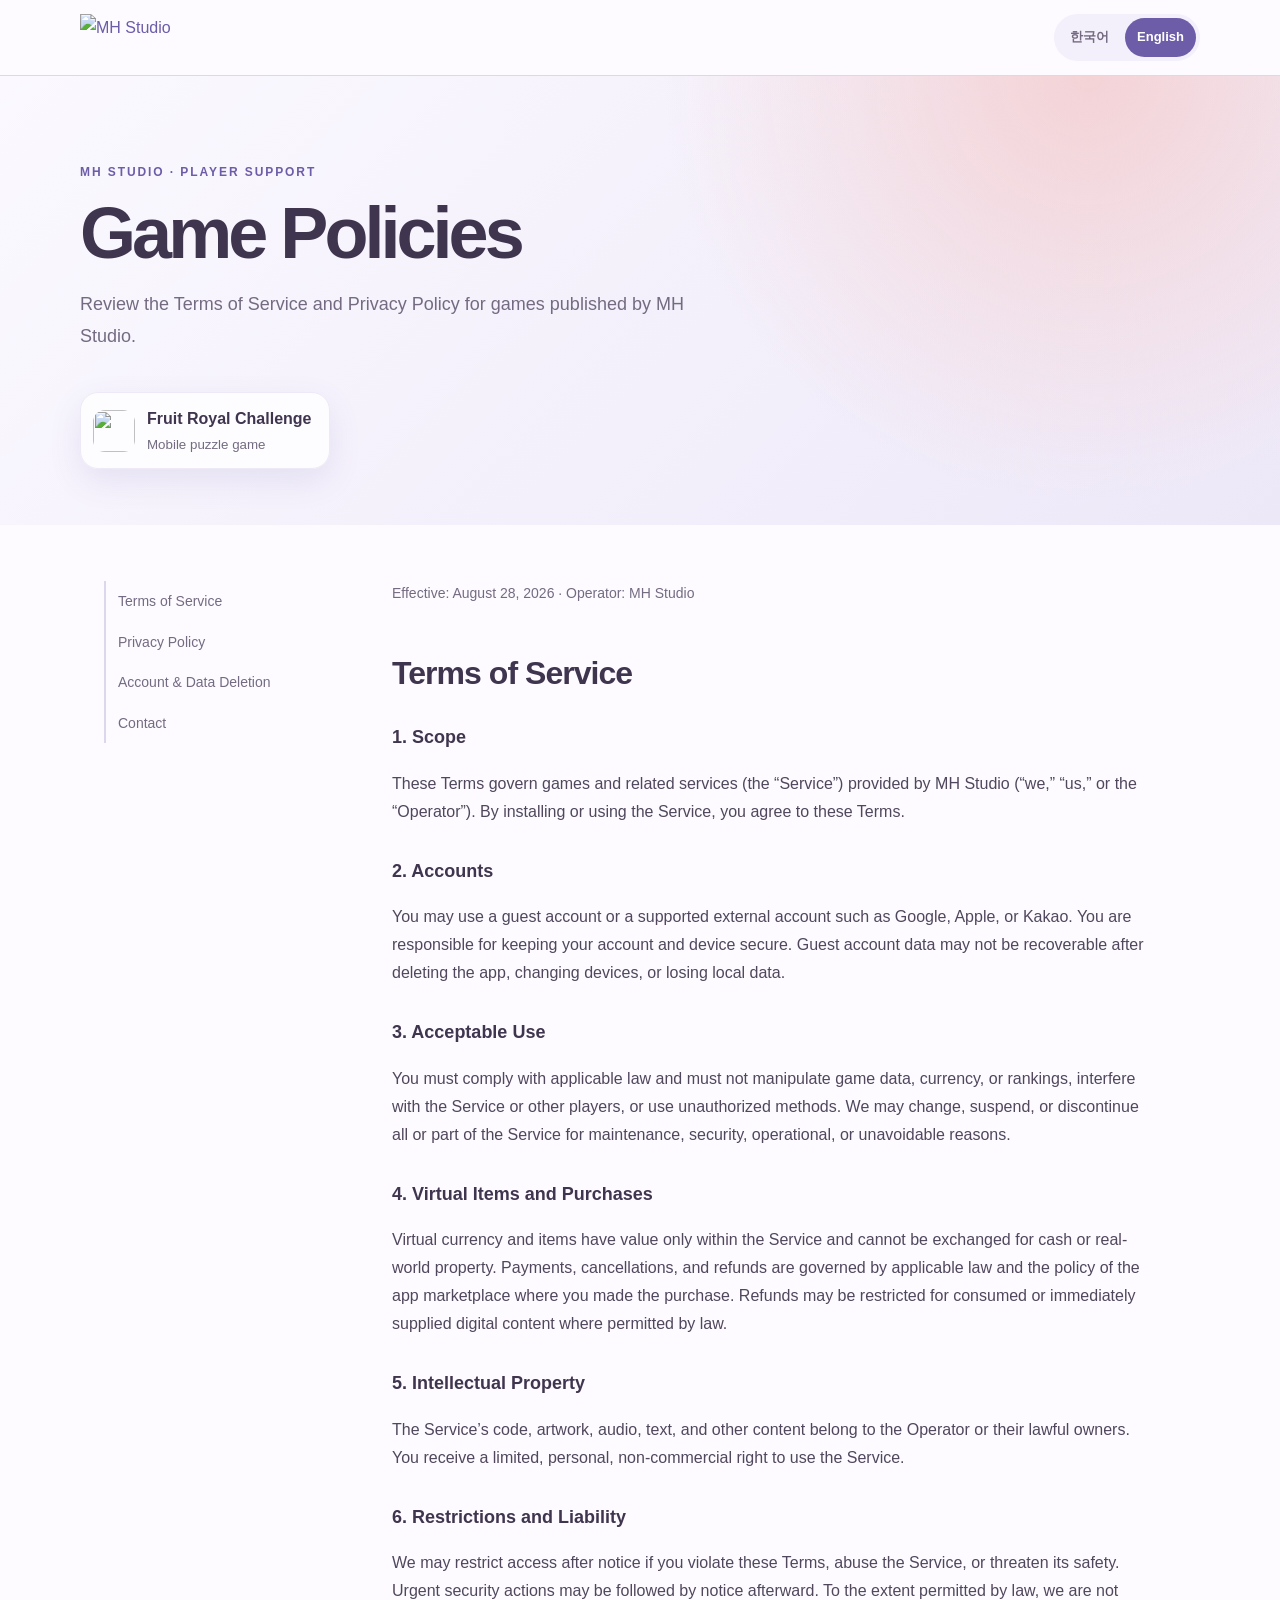
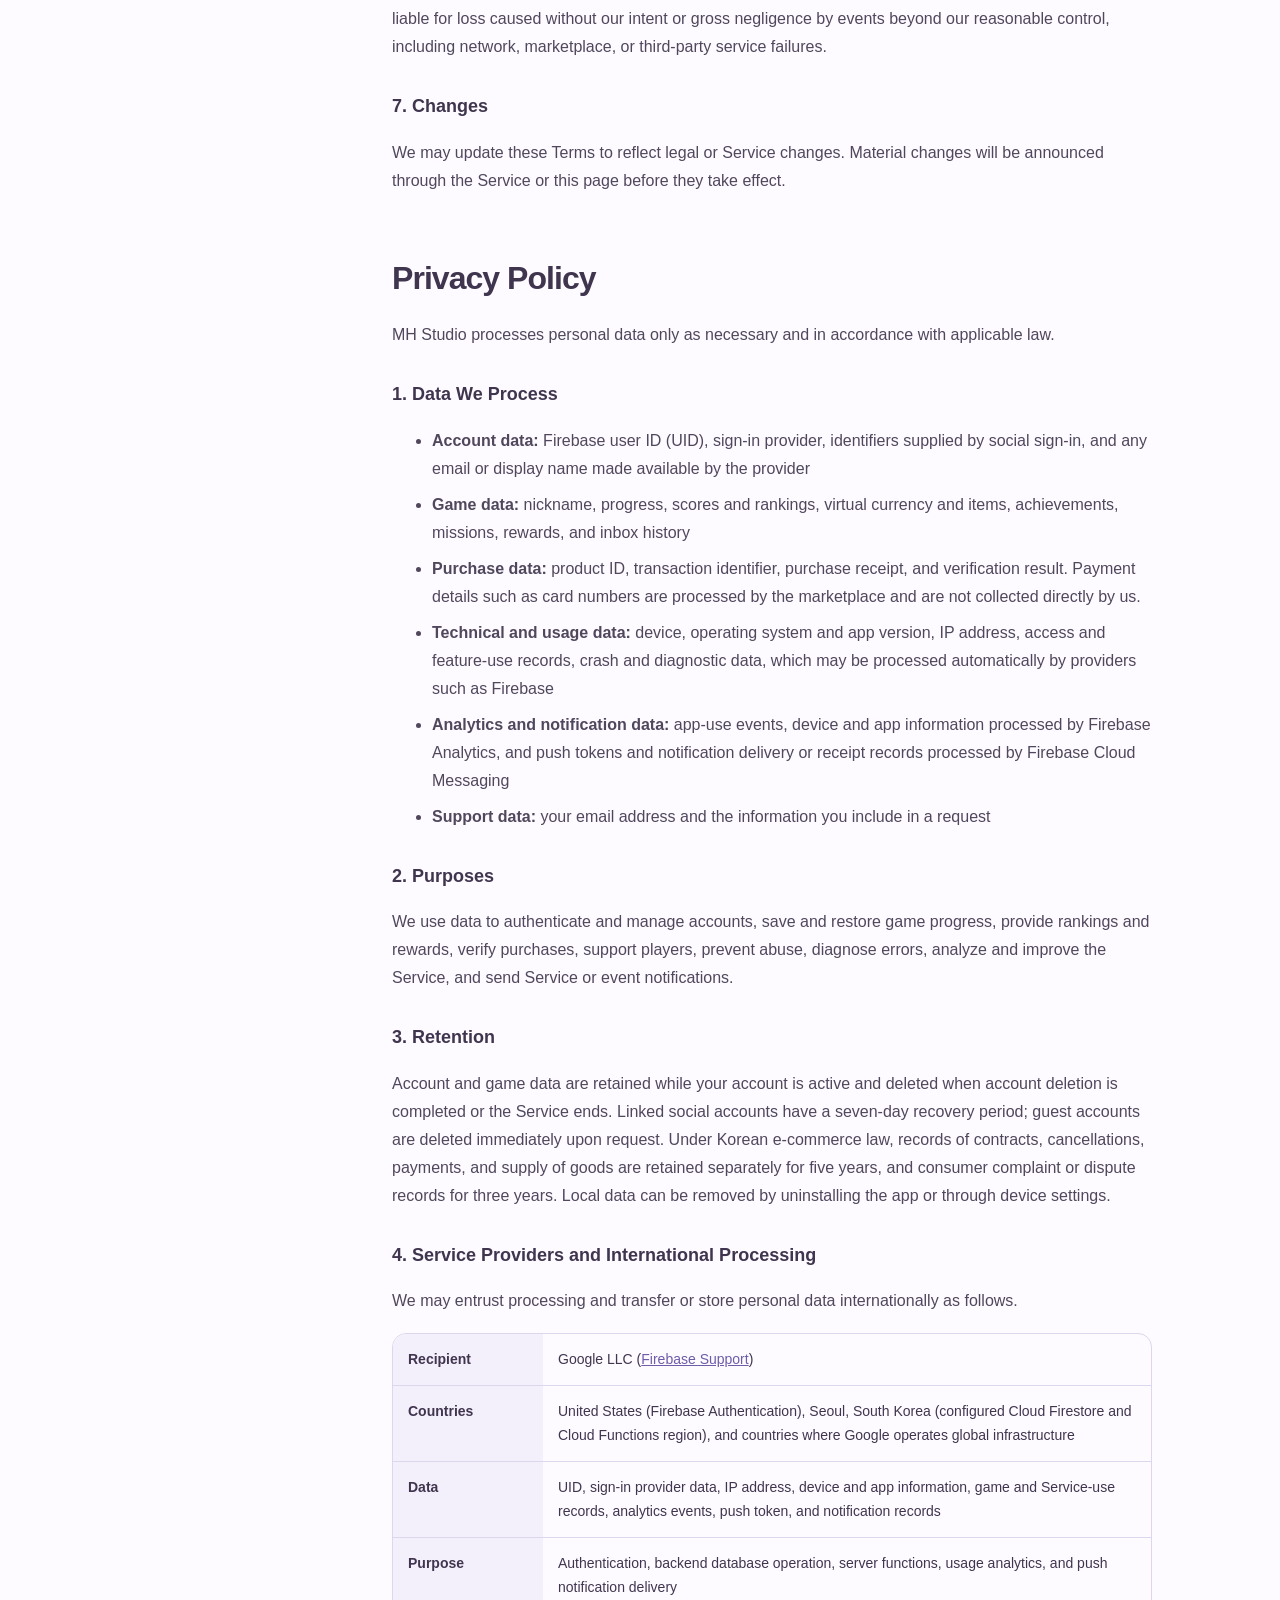
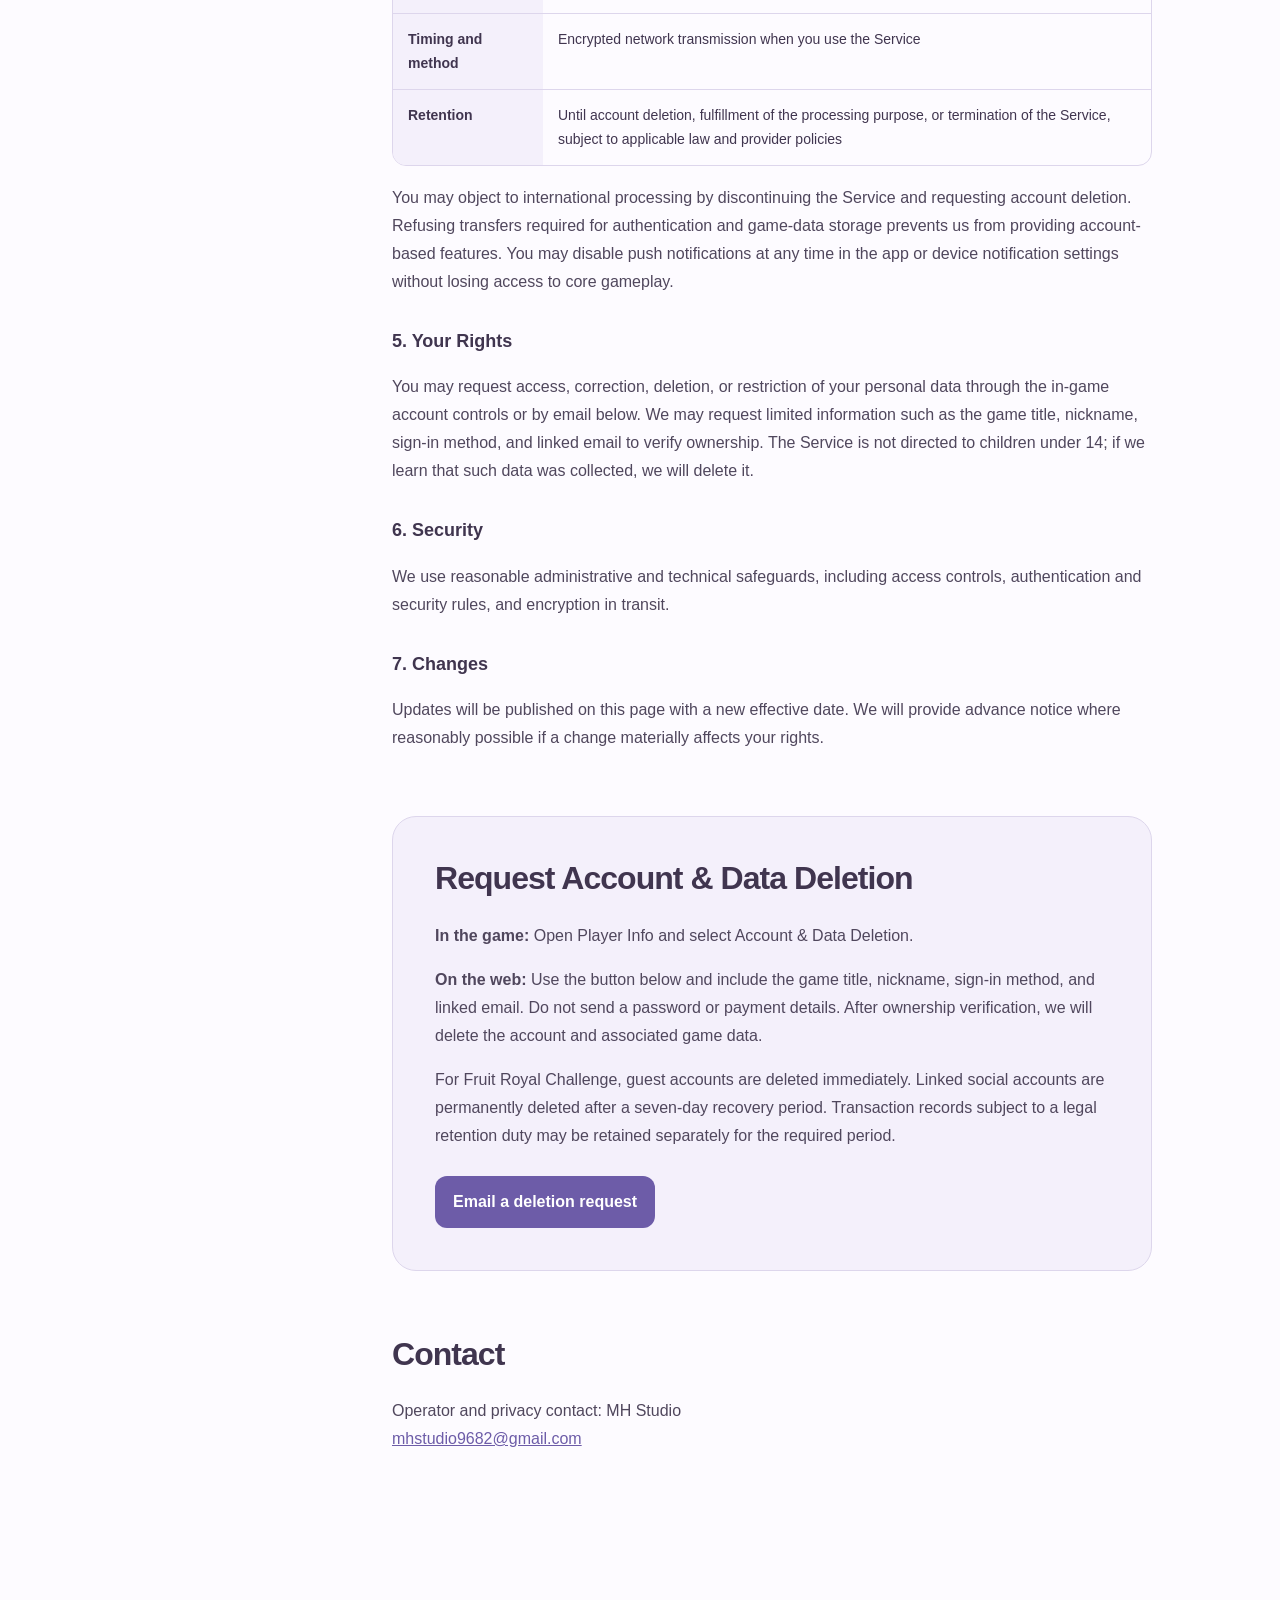
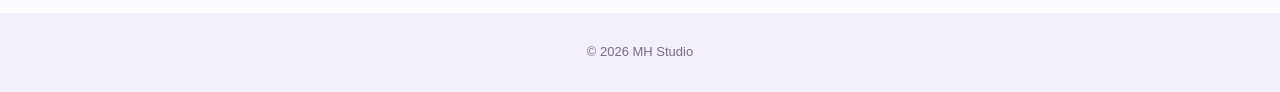
==== privacy-policy.html @ a9fafc07 "Update studio contact email" ====
<!doctype html>
<html lang="ko">
<head>
  <meta charset="utf-8">
  <meta name="viewport" content="width=device-width, initial-scale=1">
  <meta name="description" content="MH Studio 게임의 이용약관, 개인정보 처리방침 및 계정 삭제 안내">
  <title>MH Studio | Legal & Privacy</title>
  <link rel="stylesheet" href="style.css">
  <script src="app.js" defer></script>
</head>
<body>
  <header class="site-header">
    <a class="brand" href="index.html" aria-label="MH Studio 홈">
      <picture>
        <source media="(max-width: 760px)" srcset="Stoke_CI_1024.png">
        <img src="Stoke_CI_1920x600.png" alt="MH Studio">
      </picture>
    </a>
    <nav aria-label="Language">
      <button type="button" data-lang="ko" aria-pressed="true">한국어</button>
      <button type="button" data-lang="en" aria-pressed="false">English</button>
    </nav>
  </header>

  <main id="top">
    <section class="hero">
      <p class="eyebrow">MH STUDIO · PLAYER SUPPORT</p>
      <div lang="ko" data-copy="ko">
        <h1>게임 정책 안내</h1>
        <p>MH Studio가 제공하는 게임의 이용약관과 개인정보 처리 기준을 확인하세요.</p>
      </div>
      <div lang="en" data-copy="en" hidden>
        <h1>Game Policies</h1>
        <p>Review the Terms of Service and Privacy Policy for games published by MH Studio.</p>
      </div>
      <div class="game-card">
        <img class="game-mark" src="frc_icon.png" alt="">
        <div>
          <strong>Fruit Royal Challenge</strong>
          <small>Mobile puzzle game</small>
        </div>
      </div>
    </section>

    <div class="layout">
      <aside>
        <div lang="ko" data-copy="ko">
          <a href="#terms-ko">이용약관</a>
          <a href="#privacy-ko">개인정보 처리방침</a>
          <a href="#deletion-ko">계정·데이터 삭제</a>
          <a href="#contact-ko">문의</a>
        </div>
        <div lang="en" data-copy="en" hidden>
          <a href="#terms-en">Terms of Service</a>
          <a href="#privacy-en">Privacy Policy</a>
          <a href="#deletion-en">Account & Data Deletion</a>
          <a href="#contact-en">Contact</a>
        </div>
      </aside>

      <article lang="ko" data-copy="ko">
        <p class="updated">시행일: 2026년 8월 28일 · 운영자: MH Studio</p>

        <section id="terms-ko">
          <h2>이용약관</h2>
          <h3>1. 목적과 적용</h3>
          <p>본 약관은 MH Studio(이하 “운영자”)가 제공하는 게임과 관련 서비스(이하 “서비스”)의 이용 조건을 정합니다. 이용자는 서비스를 설치하거나 이용함으로써 본 약관에 동의합니다.</p>
          <h3>2. 계정</h3>
          <p>서비스는 게스트 계정 또는 지원되는 외부 계정(Google, Apple, Kakao 등)을 이용할 수 있습니다. 이용자는 자신의 계정과 기기를 안전하게 관리해야 합니다. 게스트 계정은 앱 삭제, 기기 변경 또는 로컬 데이터 손상 시 복구되지 않을 수 있습니다.</p>
          <h3>3. 서비스 이용</h3>
          <p>이용자는 법령과 본 약관을 준수해야 하며, 비정상적인 방법으로 게임 데이터·재화·순위를 조작하거나 서비스와 다른 이용자를 방해해서는 안 됩니다. 운영자는 보안, 점검, 운영 또는 불가피한 사유로 서비스의 전부 또는 일부를 변경하거나 중단할 수 있습니다.</p>
          <h3>4. 가상 재화와 유료 상품</h3>
          <p>게임 내 가상 재화와 아이템은 서비스 안에서만 사용할 수 있으며 현금이나 현실의 재산으로 교환할 수 없습니다. 유료 상품의 결제, 청약 철회 및 환불은 구매한 앱 마켓의 정책과 관련 법령을 따릅니다. 법령상 허용되는 경우를 제외하고 이미 사용했거나 즉시 효력이 발생한 디지털 콘텐츠는 환불이 제한될 수 있습니다.</p>
          <h3>5. 지식재산권</h3>
          <p>서비스의 코드, 이미지, 음악, 문구 및 기타 콘텐츠에 관한 권리는 운영자 또는 정당한 권리자에게 있습니다. 이용자는 개인적이고 비상업적인 범위에서만 서비스를 이용할 수 있습니다.</p>
          <h3>6. 이용 제한과 책임</h3>
          <p>운영자는 약관 위반, 부정 이용 또는 서비스 안전을 해치는 행위가 확인되면 사전 통지 후 이용을 제한할 수 있습니다. 긴급한 보안 대응 등 사전 통지가 어려운 경우에는 사후 통지할 수 있습니다. 운영자는 고의 또는 중대한 과실이 없는 한 천재지변, 통신 장애, 앱 마켓이나 외부 서비스 장애로 발생한 손해에 책임을 지지 않습니다.</p>
          <h3>7. 약관 변경</h3>
          <p>운영자는 법령이나 서비스 변경에 따라 본 약관을 수정할 수 있으며, 중요한 변경은 적용 전에 서비스 또는 본 페이지에서 안내합니다.</p>
        </section>

        <section id="privacy-ko">
          <h2>개인정보 처리방침</h2>
          <p>MH Studio는 필요한 범위에서만 개인정보를 처리하며 관련 법령을 준수합니다.</p>
          <h3>1. 처리하는 정보</h3>
          <ul>
            <li><strong>계정 정보:</strong> Firebase 사용자 식별자(UID), 로그인 제공자, 소셜 로그인에서 제공되는 식별 정보 및 선택적으로 제공되는 이메일·표시 이름</li>
            <li><strong>게임 정보:</strong> 닉네임, 진행도, 점수와 순위, 재화·아이템, 업적·미션·보상·우편 기록</li>
            <li><strong>결제 정보:</strong> 상품 ID, 거래 식별자, 구매 영수증 및 검증 결과. 카드번호 등 결제수단 정보는 앱 마켓이 처리하며 운영자가 직접 수집하지 않습니다.</li>
            <li><strong>기술·이용 정보:</strong> 기기·운영체제·앱 버전, IP 주소, 접속 및 기능 이용 기록, 오류·진단 정보. Firebase 등 서비스 제공자가 자동으로 처리할 수 있습니다.</li>
            <li><strong>분석·알림 정보:</strong> Firebase Analytics의 앱 이용 이벤트·기기 및 앱 정보와 Firebase Cloud Messaging의 푸시 토큰·알림 발송 및 수신 기록</li>
            <li><strong>문의 정보:</strong> 이메일 주소와 이용자가 문의에 포함한 내용</li>
          </ul>
          <h3>2. 이용 목적</h3>
          <p>로그인과 계정 관리, 게임 저장·복원, 순위와 보상 제공, 결제 검증, 고객지원, 부정 이용 방지, 오류 해결, 서비스 이용 분석과 품질 개선, 서비스 및 이벤트 알림 발송을 위해 이용합니다.</p>
          <h3>3. 보유 기간</h3>
          <p>계정 및 게임 데이터는 서비스 이용 중 보관하고 탈퇴 완료 또는 서비스 종료 시 삭제합니다. 소셜 연동 계정은 탈퇴 신청 후 7일간 복구 유예 기간을 거쳐 삭제되며, 게스트 계정은 요청 시 즉시 삭제됩니다. 다만 전자상거래 등에서의 소비자보호에 관한 법률에 따라 계약·청약철회 및 대금결제·재화 공급 기록은 5년, 소비자 불만 또는 분쟁 처리 기록은 3년간 분리 보관한 뒤 삭제합니다. 기기에 저장된 로컬 데이터는 앱 삭제 또는 기기 설정을 통해 제거할 수 있습니다.</p>
          <h3>4. 처리 위탁 및 국외 처리</h3>
          <p>서비스 제공을 위해 다음과 같이 개인정보 처리 업무를 위탁하고 개인정보를 국외로 이전·보관할 수 있습니다.</p>
          <div class="table-wrap"><table>
            <tbody>
              <tr><th>이전받는 자</th><td>Google LLC (<a href="https://firebase.google.com/support" target="_blank" rel="noreferrer">Firebase 고객지원</a>)</td></tr>
              <tr><th>이전 국가</th><td>미국(Firebase Authentication), 대한민국 서울(Cloud Firestore·Cloud Functions 설정 리전) 및 Google 글로벌 인프라 운영 국가</td></tr>
              <tr><th>이전 항목</th><td>UID, 로그인 제공 정보, IP 주소, 기기·앱 정보, 게임 및 서비스 이용 기록, 분석 이벤트, 푸시 토큰과 알림 기록</td></tr>
              <tr><th>목적</th><td>사용자 인증, 백엔드 데이터베이스 운영, 서버 기능 제공, 이용 분석 및 푸시 알림 발송</td></tr>
              <tr><th>시기·방법</th><td>서비스 이용 시 암호화된 네트워크를 통한 전송</td></tr>
              <tr><th>보유·이용 기간</th><td>회원 탈퇴, 처리 목적 달성 또는 서비스 종료 시까지. 단, 법령이나 서비스 제공자의 정책에 따른 기간이 적용될 수 있습니다.</td></tr>
            </tbody>
          </table></div>
          <p>국외 이전을 원하지 않는 경우 서비스 이용을 중단하고 계정 삭제를 요청할 수 있습니다. 인증과 게임 데이터 저장에 필요한 이전을 거부하면 계정 기반 서비스를 제공할 수 없습니다. 푸시 알림은 앱 또는 기기 알림 설정에서 언제든지 거부할 수 있으며, 거부해도 핵심 게임 기능은 이용할 수 있습니다.</p>
          <h3>5. 이용자의 권리</h3>
          <p>이용자는 자신의 개인정보 열람·정정·삭제·처리정지를 요청할 수 있습니다. 앱의 계정 관리 기능 또는 아래 이메일을 이용해 요청할 수 있으며, 본인 확인이 필요한 경우 게임명, 닉네임, 로그인 방식과 연동 이메일 등 최소한의 정보를 요청할 수 있습니다. 만 14세 미만 아동을 대상으로 서비스를 제공하지 않으며, 해당 정보가 확인되면 삭제합니다.</p>
          <h3>6. 보호 조치</h3>
          <p>접근 권한 제한, 인증 및 보안 규칙, 전송 구간 암호화 등 합리적인 기술적·관리적 조치를 적용합니다.</p>
          <h3>7. 방침 변경</h3>
          <p>본 방침이 변경되면 시행일과 변경 내용을 본 페이지에 공개합니다. 이용자의 권리에 중대한 영향을 주는 변경은 가능한 범위에서 사전에 알립니다.</p>
        </section>

        <section id="deletion-ko" class="callout">
          <h2>계정·데이터 삭제 요청</h2>
          <p><strong>게임 내:</strong> 플레이어 정보 → 계정 탈퇴 및 데이터 삭제를 선택하세요.</p>
          <p><strong>웹 요청:</strong> 아래 버튼으로 게임명, 게임 닉네임, 로그인 방식과 연동 이메일을 보내 주세요. 비밀번호나 결제수단 정보는 보내지 마세요. 본인 확인 후 계정과 연결된 게임 데이터가 삭제됩니다.</p>
          <p>Fruit Royal Challenge의 게스트 계정은 즉시 삭제되고, 소셜 연동 계정은 7일의 복구 기간 후 영구 삭제됩니다. 법적 보존 의무가 있는 거래 기록은 법정 기간 동안 별도 보관될 수 있습니다.</p>
          <a class="cta" href="mailto:mhstudio9682@gmail.com?subject=%5BAccount%20Deletion%5D%20Fruit%20Royal%20Challenge">삭제 요청 이메일 보내기</a>
        </section>

        <section id="contact-ko">
          <h2>문의</h2>
          <p>운영자 및 개인정보 보호 문의: MH Studio<br><a href="mailto:mhstudio9682@gmail.com">mhstudio9682@gmail.com</a></p>
        </section>
      </article>

      <article lang="en" data-copy="en" hidden>
        <p class="updated">Effective: August 28, 2026 · Operator: MH Studio</p>

        <section id="terms-en">
          <h2>Terms of Service</h2>
          <h3>1. Scope</h3>
          <p>These Terms govern games and related services (the “Service”) provided by MH Studio (“we,” “us,” or the “Operator”). By installing or using the Service, you agree to these Terms.</p>
          <h3>2. Accounts</h3>
          <p>You may use a guest account or a supported external account such as Google, Apple, or Kakao. You are responsible for keeping your account and device secure. Guest account data may not be recoverable after deleting the app, changing devices, or losing local data.</p>
          <h3>3. Acceptable Use</h3>
          <p>You must comply with applicable law and must not manipulate game data, currency, or rankings, interfere with the Service or other players, or use unauthorized methods. We may change, suspend, or discontinue all or part of the Service for maintenance, security, operational, or unavoidable reasons.</p>
          <h3>4. Virtual Items and Purchases</h3>
          <p>Virtual currency and items have value only within the Service and cannot be exchanged for cash or real-world property. Payments, cancellations, and refunds are governed by applicable law and the policy of the app marketplace where you made the purchase. Refunds may be restricted for consumed or immediately supplied digital content where permitted by law.</p>
          <h3>5. Intellectual Property</h3>
          <p>The Service’s code, artwork, audio, text, and other content belong to the Operator or their lawful owners. You receive a limited, personal, non-commercial right to use the Service.</p>
          <h3>6. Restrictions and Liability</h3>
          <p>We may restrict access after notice if you violate these Terms, abuse the Service, or threaten its safety. Urgent security actions may be followed by notice afterward. To the extent permitted by law, we are not liable for loss caused without our intent or gross negligence by events beyond our reasonable control, including network, marketplace, or third-party service failures.</p>
          <h3>7. Changes</h3>
          <p>We may update these Terms to reflect legal or Service changes. Material changes will be announced through the Service or this page before they take effect.</p>
        </section>

        <section id="privacy-en">
          <h2>Privacy Policy</h2>
          <p>MH Studio processes personal data only as necessary and in accordance with applicable law.</p>
          <h3>1. Data We Process</h3>
          <ul>
            <li><strong>Account data:</strong> Firebase user ID (UID), sign-in provider, identifiers supplied by social sign-in, and any email or display name made available by the provider</li>
            <li><strong>Game data:</strong> nickname, progress, scores and rankings, virtual currency and items, achievements, missions, rewards, and inbox history</li>
            <li><strong>Purchase data:</strong> product ID, transaction identifier, purchase receipt, and verification result. Payment details such as card numbers are processed by the marketplace and are not collected directly by us.</li>
            <li><strong>Technical and usage data:</strong> device, operating system and app version, IP address, access and feature-use records, crash and diagnostic data, which may be processed automatically by providers such as Firebase</li>
            <li><strong>Analytics and notification data:</strong> app-use events, device and app information processed by Firebase Analytics, and push tokens and notification delivery or receipt records processed by Firebase Cloud Messaging</li>
            <li><strong>Support data:</strong> your email address and the information you include in a request</li>
          </ul>
          <h3>2. Purposes</h3>
          <p>We use data to authenticate and manage accounts, save and restore game progress, provide rankings and rewards, verify purchases, support players, prevent abuse, diagnose errors, analyze and improve the Service, and send Service or event notifications.</p>
          <h3>3. Retention</h3>
          <p>Account and game data are retained while your account is active and deleted when account deletion is completed or the Service ends. Linked social accounts have a seven-day recovery period; guest accounts are deleted immediately upon request. Under Korean e-commerce law, records of contracts, cancellations, payments, and supply of goods are retained separately for five years, and consumer complaint or dispute records for three years. Local data can be removed by uninstalling the app or through device settings.</p>
          <h3>4. Service Providers and International Processing</h3>
          <p>We may entrust processing and transfer or store personal data internationally as follows.</p>
          <div class="table-wrap"><table>
            <tbody>
              <tr><th>Recipient</th><td>Google LLC (<a href="https://firebase.google.com/support" target="_blank" rel="noreferrer">Firebase Support</a>)</td></tr>
              <tr><th>Countries</th><td>United States (Firebase Authentication), Seoul, South Korea (configured Cloud Firestore and Cloud Functions region), and countries where Google operates global infrastructure</td></tr>
              <tr><th>Data</th><td>UID, sign-in provider data, IP address, device and app information, game and Service-use records, analytics events, push token, and notification records</td></tr>
              <tr><th>Purpose</th><td>Authentication, backend database operation, server functions, usage analytics, and push notification delivery</td></tr>
              <tr><th>Timing and method</th><td>Encrypted network transmission when you use the Service</td></tr>
              <tr><th>Retention</th><td>Until account deletion, fulfillment of the processing purpose, or termination of the Service, subject to applicable law and provider policies</td></tr>
            </tbody>
          </table></div>
          <p>You may object to international processing by discontinuing the Service and requesting account deletion. Refusing transfers required for authentication and game-data storage prevents us from providing account-based features. You may disable push notifications at any time in the app or device notification settings without losing access to core gameplay.</p>
          <h3>5. Your Rights</h3>
          <p>You may request access, correction, deletion, or restriction of your personal data through the in-game account controls or by email below. We may request limited information such as the game title, nickname, sign-in method, and linked email to verify ownership. The Service is not directed to children under 14; if we learn that such data was collected, we will delete it.</p>
          <h3>6. Security</h3>
          <p>We use reasonable administrative and technical safeguards, including access controls, authentication and security rules, and encryption in transit.</p>
          <h3>7. Changes</h3>
          <p>Updates will be published on this page with a new effective date. We will provide advance notice where reasonably possible if a change materially affects your rights.</p>
        </section>

        <section id="deletion-en" class="callout">
          <h2>Request Account & Data Deletion</h2>
          <p><strong>In the game:</strong> Open Player Info and select Account & Data Deletion.</p>
          <p><strong>On the web:</strong> Use the button below and include the game title, nickname, sign-in method, and linked email. Do not send a password or payment details. After ownership verification, we will delete the account and associated game data.</p>
          <p>For Fruit Royal Challenge, guest accounts are deleted immediately. Linked social accounts are permanently deleted after a seven-day recovery period. Transaction records subject to a legal retention duty may be retained separately for the required period.</p>
          <a class="cta" href="mailto:mhstudio9682@gmail.com?subject=%5BAccount%20Deletion%5D%20Fruit%20Royal%20Challenge">Email a deletion request</a>
        </section>

        <section id="contact-en">
          <h2>Contact</h2>
          <p>Operator and privacy contact: MH Studio<br><a href="mailto:mhstudio9682@gmail.com">mhstudio9682@gmail.com</a></p>
        </section>
      </article>
    </div>
  </main>

  <footer>© 2026 MH Studio</footer>
</body>
</html>
---- style.css ----
:root {
  color-scheme: light;
  --ink: #40354f;
  --muted: #746b82;
  --paper: #fdfbff;
  --cream: #f4f0fb;
  --accent: #6d5ca8;
  --peach: #e6aeb2;
  --line: #ddd6ec;
}

* { box-sizing: border-box; }
html { scroll-behavior: smooth; }
body { margin: 0; color: var(--ink); background: var(--paper); font-family: -apple-system, BlinkMacSystemFont, "Segoe UI", "Noto Sans KR", sans-serif; line-height: 1.75; }
a { color: var(--accent); }
.site-header { position: sticky; top: 0; z-index: 10; display: flex; justify-content: space-between; align-items: center; padding: 14px max(20px, calc((100% - 1120px) / 2)); background: rgb(253 251 255 / 92%); border-bottom: 1px solid var(--line); backdrop-filter: blur(12px); }
.brand { display: block; height: 46px; text-decoration: none; }
.brand img { display: block; width: auto; height: 46px; }
nav { display: flex; gap: 4px; padding: 4px; background: var(--cream); border-radius: 999px; }
button { border: 0; border-radius: 999px; padding: 8px 12px; color: var(--muted); background: transparent; cursor: pointer; font: inherit; font-size: 13px; font-weight: 700; }
button[aria-pressed="true"] { color: white; background: var(--accent); }
.hero { padding: 74px max(24px, calc((100% - 1120px) / 2)) 56px; background: radial-gradient(circle at 85% 0, #f4d3d6 0, transparent 36%), linear-gradient(135deg, #fbf9ff, #ede8f8); }
.eyebrow { color: var(--accent); font-size: 12px; font-weight: 800; letter-spacing: .16em; }
.home-hero { min-height: 72vh; display: grid; align-items: center; padding: 100px max(24px, calc((100% - 1120px) / 2)); background: radial-gradient(circle at 82% 18%, #f4d3d6 0, transparent 30%), radial-gradient(circle at 70% 80%, #ddd5f3 0, transparent 34%), var(--paper); }
.home-hero > div { max-width: 850px; }
.home-hero p:not(.eyebrow) { max-width: 610px; color: var(--muted); font-size: 19px; }
.showcase { display: grid; grid-template-columns: minmax(240px, 420px) minmax(0, 520px); align-items: center; gap: clamp(48px, 8vw, 100px); max-width: 1120px; margin: 0 auto; padding: 110px 24px; }
.showcase > img { width: 100%; border-radius: 28%; box-shadow: 0 24px 70px rgb(64 53 79 / 18%); }
.showcase h2, .contact h2 { margin: 8px 0 20px; font-size: clamp(34px, 5vw, 54px); }
.showcase p:not(.eyebrow), .contact p:not(.eyebrow) { color: var(--muted); font-size: 18px; }
.showcase a { font-weight: 800; }
.store-links { display: flex; flex-wrap: wrap; align-items: center; gap: 10px; margin: 28px 0 22px; }
.store-button { display: inline-flex; align-items: center; gap: 12px; min-width: 174px; height: 56px; padding: 8px 16px; color: white; background: var(--ink); border: 1px solid var(--ink); border-radius: 14px; text-align: left; text-decoration: none; }
.store-button:hover { background: #2f273a; }
.store-button:focus-visible { outline: 3px solid var(--accent); outline-offset: 3px; }
.store-button img { width: 30px; height: 30px; filter: invert(1); }
.store-button span, .store-button strong, .store-button small { display: block; }
.store-button small { font-size: 10px; font-weight: 700; line-height: 1; letter-spacing: .06em; }
.store-button strong { margin-top: 4px; font-size: 17px; line-height: 1; letter-spacing: -.02em; }
.contact { padding: 90px 24px; background: var(--cream); text-align: center; }
.contact > div { max-width: 680px; margin: auto; }
.contact-mail { display: inline-block; margin-top: 16px; font-size: clamp(18px, 3vw, 28px); font-weight: 800; }
h1 { max-width: 760px; margin: 8px 0; font-size: clamp(40px, 7vw, 72px); line-height: 1.06; letter-spacing: -.055em; }
.hero p:not(.eyebrow) { max-width: 650px; color: var(--muted); font-size: 18px; }
.game-card { display: inline-flex; align-items: center; gap: 12px; margin-top: 22px; padding: 12px 18px 12px 12px; background: rgb(255 255 255 / 78%); border: 1px solid #eee9f7; border-radius: 18px; box-shadow: 0 12px 32px rgb(109 92 168 / 12%); }
.game-mark { width: 42px; height: 42px; object-fit: cover; border-radius: 12px; }
.game-card strong, .game-card small { display: block; }
.game-card small { color: var(--muted); }
.layout { display: grid; grid-template-columns: 220px minmax(0, 760px); gap: 68px; max-width: 1120px; margin: 0 auto; padding: 56px 24px 96px; }
aside { align-self: start; position: sticky; top: 88px; }
aside a { display: block; padding: 8px 12px; color: var(--muted); border-left: 2px solid var(--line); text-decoration: none; font-size: 14px; }
aside a:hover { color: var(--accent); border-color: var(--peach); }
article section { scroll-margin-top: 90px; margin-bottom: 64px; }
.updated { margin: 0 0 48px; color: var(--muted); font-size: 14px; }
h2 { margin: 0 0 24px; font-size: 32px; line-height: 1.2; letter-spacing: -.03em; }
h3 { margin: 30px 0 8px; font-size: 18px; }
p, li { color: #50475d; }
li + li { margin-top: 8px; }
.table-wrap { overflow-x: auto; margin: 18px 0; border: 1px solid var(--line); border-radius: 14px; }
table { width: 100%; border-collapse: collapse; font-size: 14px; }
th, td { padding: 13px 15px; border-bottom: 1px solid var(--line); text-align: left; vertical-align: top; }
th { width: 150px; background: var(--cream); }
tr:last-child > * { border-bottom: 0; }
.callout { padding: clamp(24px, 5vw, 42px); background: var(--cream); border: 1px solid var(--line); border-radius: 24px; }
.cta { display: inline-block; margin-top: 10px; padding: 12px 18px; color: white; background: var(--accent); border-radius: 12px; font-weight: 800; text-decoration: none; }
.cta:hover { background: #59498f; }
footer { padding: 28px 24px; color: var(--muted); background: var(--cream); text-align: center; font-size: 13px; }
footer small { display: block; margin-top: 6px; }

@media (max-width: 760px) {
  .site-header { padding-inline: 16px; }
  .brand, .brand img { width: 55px; height: 55px; }
  .hero { padding: 52px 20px 42px; }
  .home-hero { min-height: 68vh; padding: 72px 20px; }
  .showcase { grid-template-columns: 1fr; padding: 72px 20px; }
  .showcase > img { width: min(72vw, 300px); margin: auto; }
  .layout { display: block; padding: 32px 20px 72px; }
  aside { position: static; margin-bottom: 44px; }
  aside > div { display: flex; gap: 8px; overflow-x: auto; padding-bottom: 8px; }
  aside a { flex: none; padding: 8px 12px; background: var(--cream); border: 0; border-radius: 999px; }
  article section { margin-bottom: 52px; }
  h2 { font-size: 28px; }
}

@media (prefers-reduced-motion: reduce) { html { scroll-behavior: auto; } }
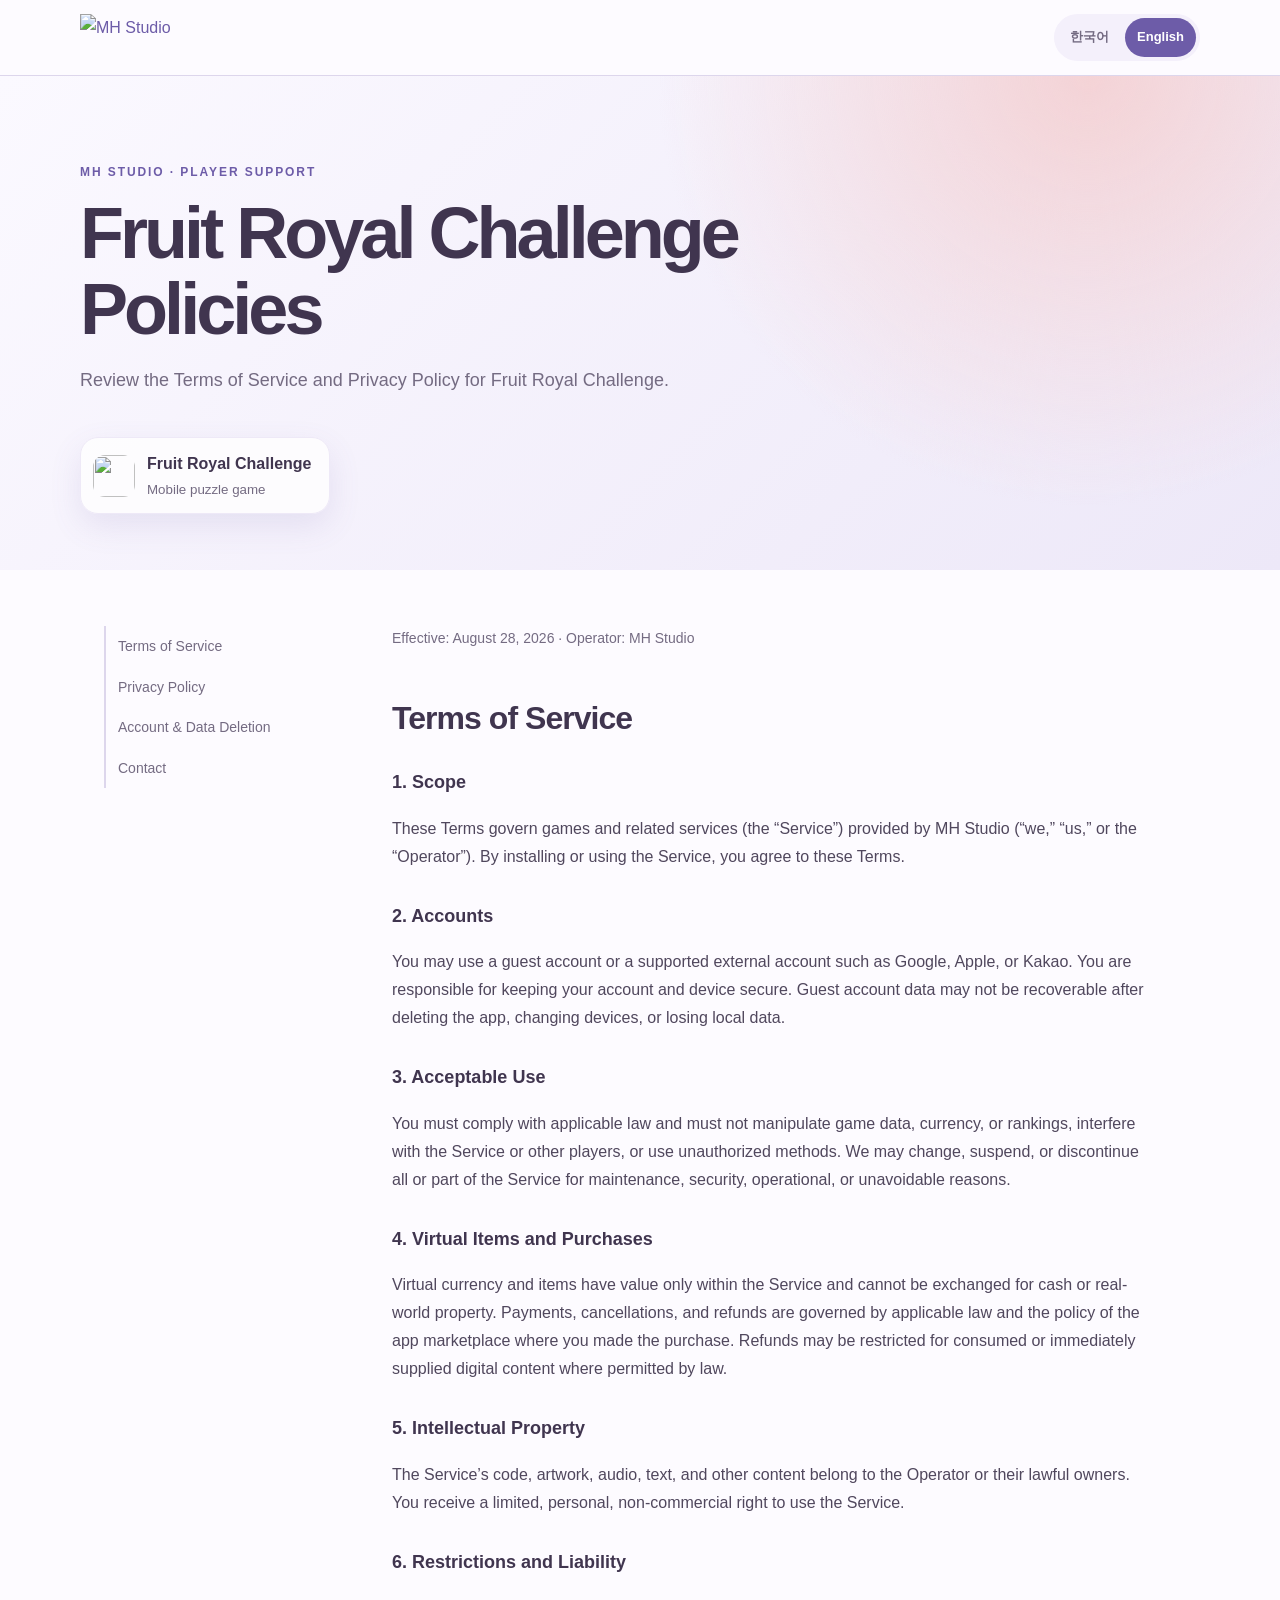
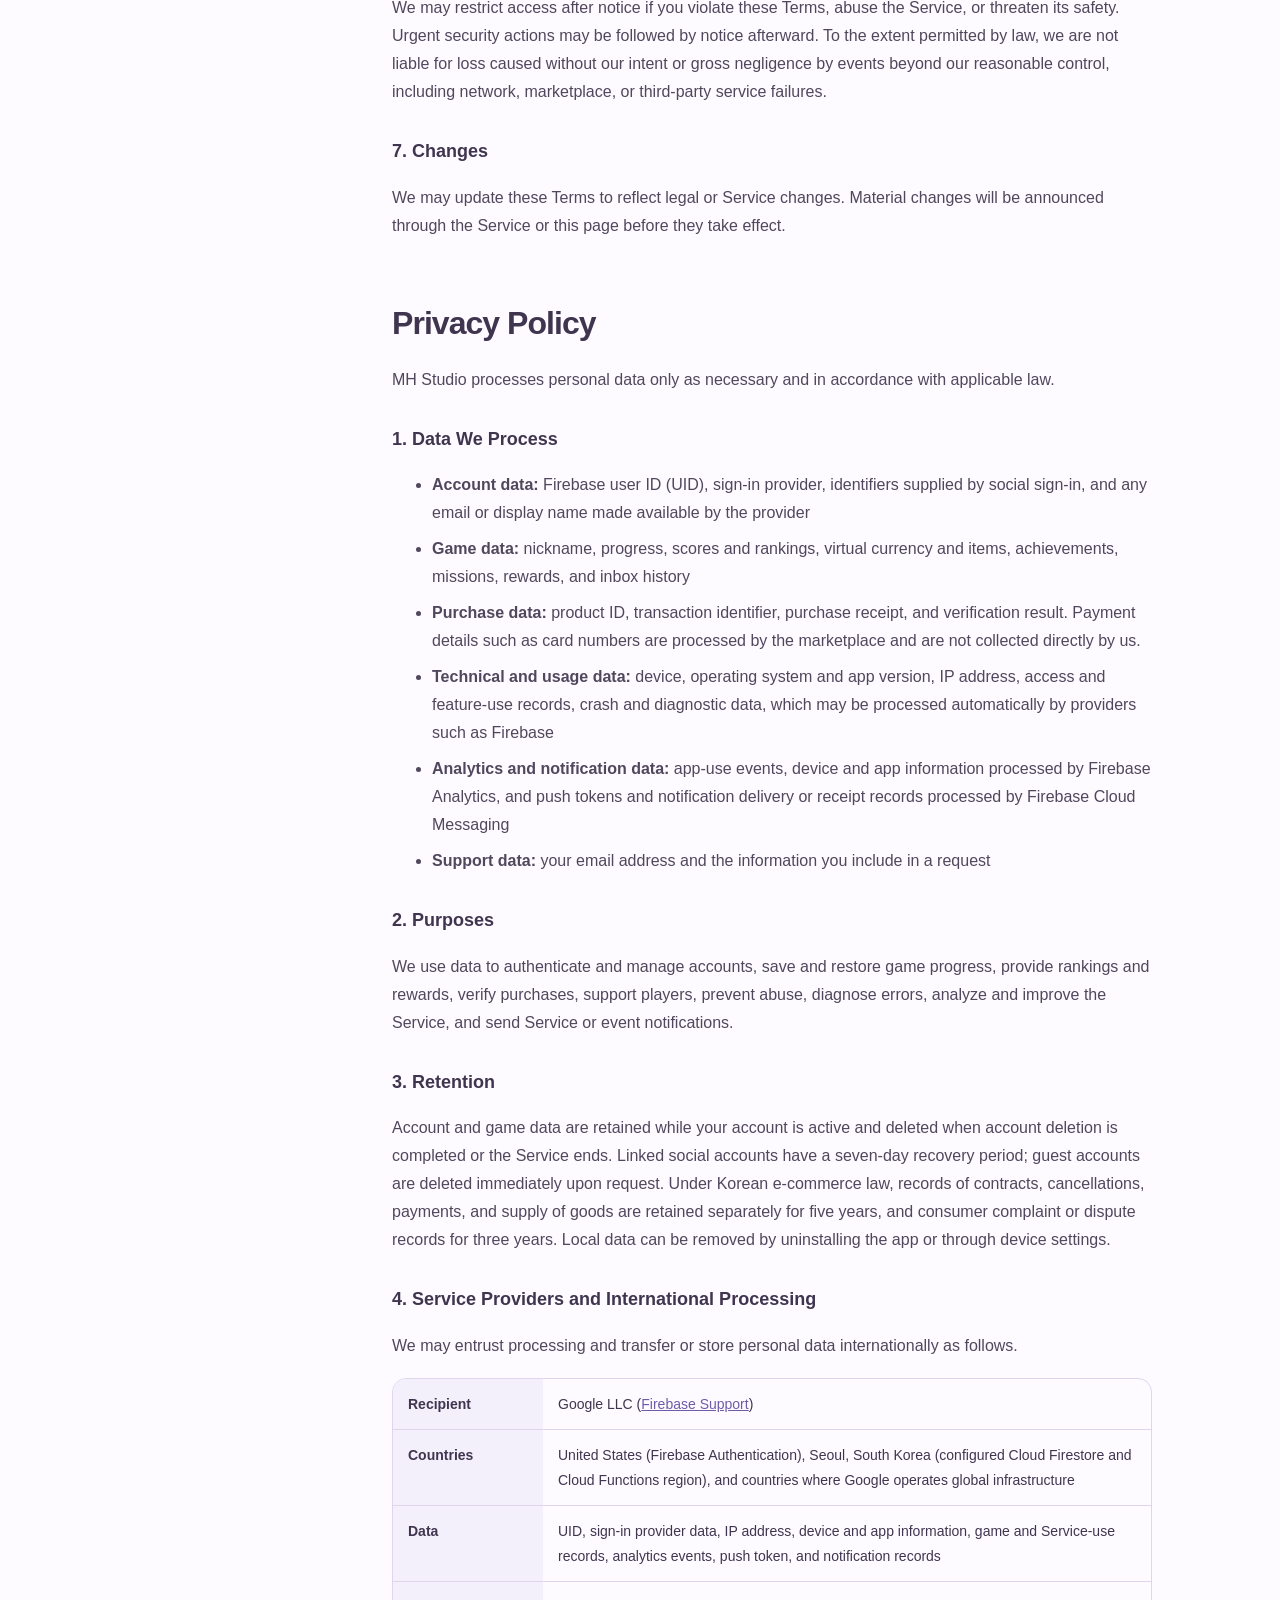
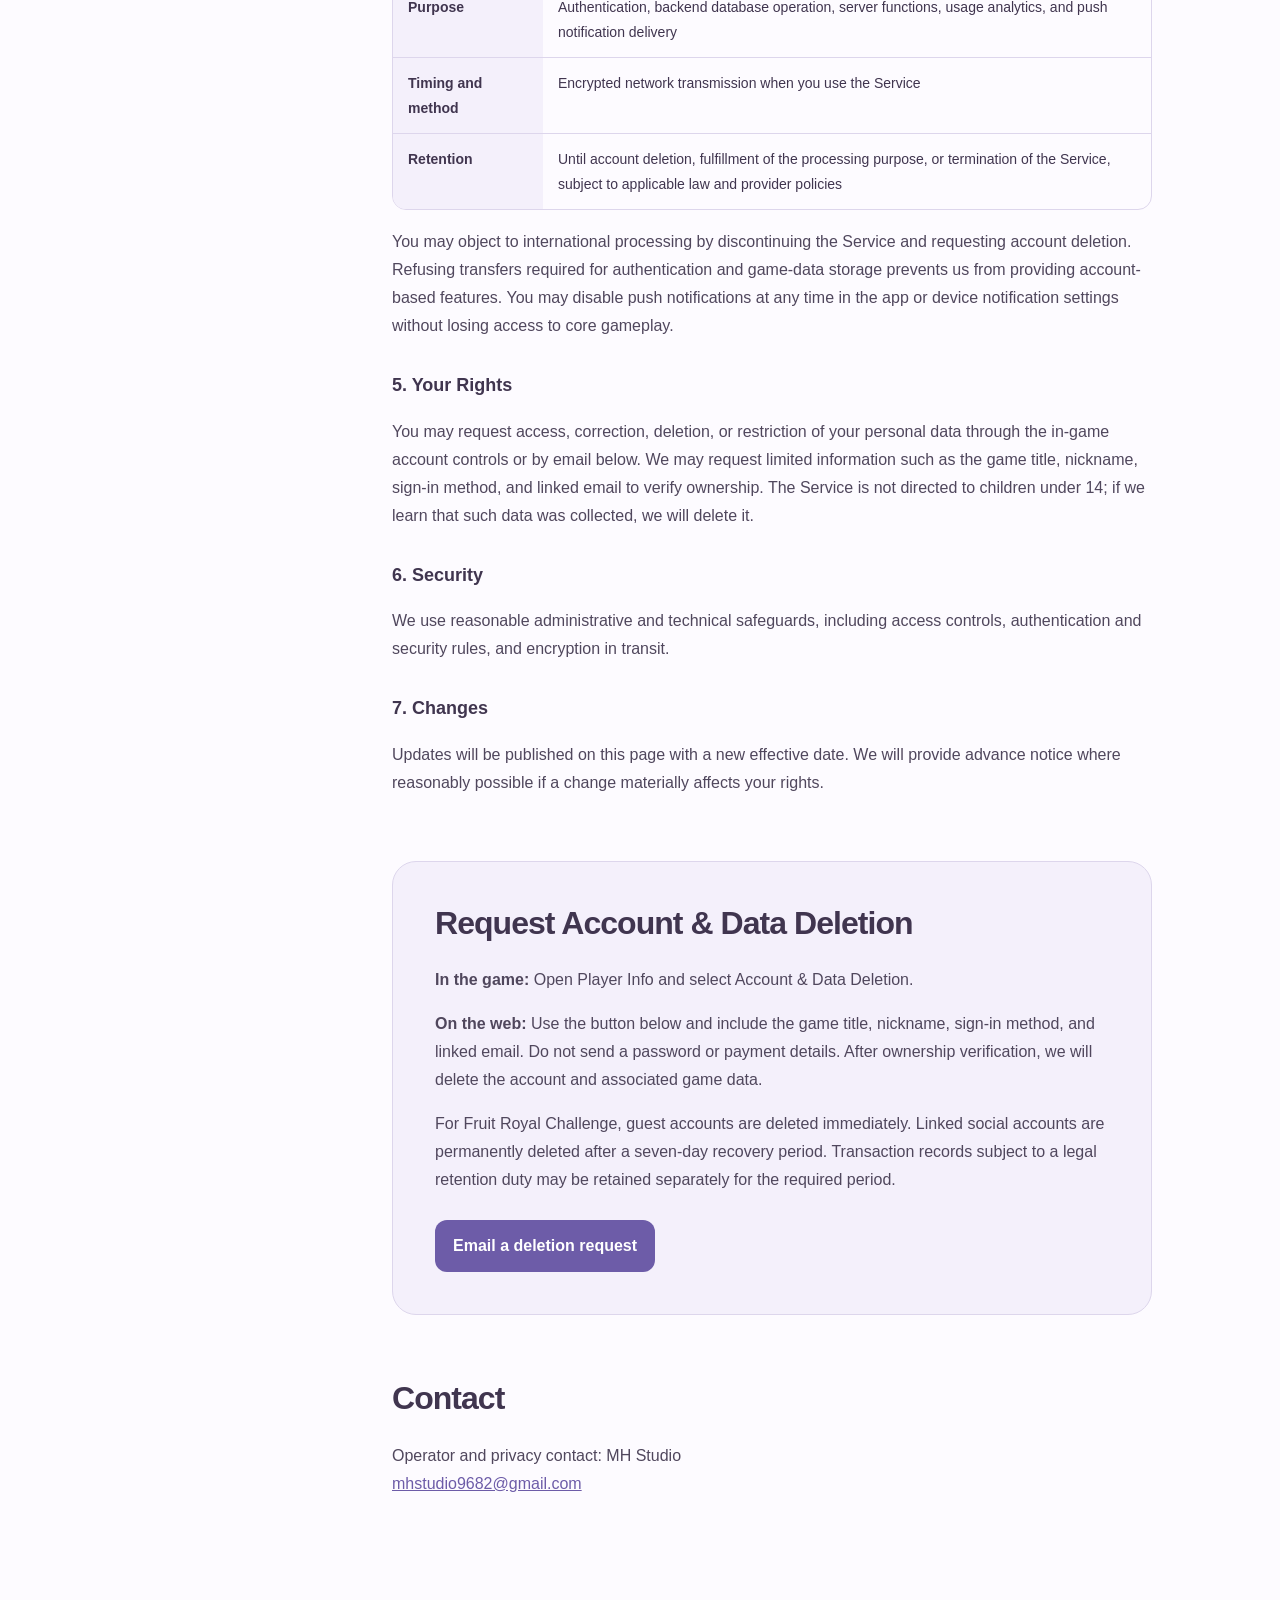
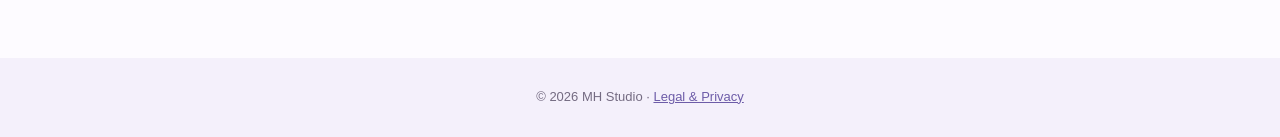
==== commit ad50563a: "Separate studio legal page from Fruit Royal Challenge policies" ====
--- a/privacy-policy.html
+++ b/privacy-policy.html
@@ -3,9 +3,9 @@
 <head>
   <meta charset="utf-8">
   <meta name="viewport" content="width=device-width, initial-scale=1">
-  <meta name="description" content="MH Studio 게임의 이용약관, 개인정보 처리방침 및 계정 삭제 안내">
-  <title>MH Studio | Legal & Privacy</title>
-  <link rel="stylesheet" href="style.css">
+  <meta name="description" content="후르츠 로얄 챌린지의 이용약관, 개인정보 처리방침 및 계정 삭제 안내">
+  <title>Fruit Royal Challenge | Terms &amp; Privacy</title>
+  <link rel="stylesheet" href="style.css?v=392f0dfa2021">
   <script src="app.js" defer></script>
 </head>
 <body>
@@ -26,12 +26,12 @@
     <section class="hero">
       <p class="eyebrow">MH STUDIO · PLAYER SUPPORT</p>
       <div lang="ko" data-copy="ko">
-        <h1>게임 정책 안내</h1>
-        <p>MH Studio가 제공하는 게임의 이용약관과 개인정보 처리 기준을 확인하세요.</p>
+        <h1>후르츠 로얄 챌린지 정책</h1>
+        <p>후르츠 로얄 챌린지의 이용약관과 개인정보 처리 기준을 확인하세요.</p>
       </div>
       <div lang="en" data-copy="en" hidden>
-        <h1>Game Policies</h1>
-        <p>Review the Terms of Service and Privacy Policy for games published by MH Studio.</p>
+        <h1>Fruit Royal Challenge Policies</h1>
+        <p>Review the Terms of Service and Privacy Policy for Fruit Royal Challenge.</p>
       </div>
       <div class="game-card">
         <img class="game-mark" src="frc_icon.png" alt="">
@@ -204,6 +204,6 @@
     </div>
   </main>
 
-  <footer>© 2026 MH Studio</footer>
+  <footer>© 2026 MH Studio · <a href="legal.html">Legal &amp; Privacy</a></footer>
 </body>
 </html>
--- a/style.css
+++ b/style.css
@@ -24,8 +24,11 @@
 .home-hero { min-height: 72vh; display: grid; align-items: center; padding: 100px max(24px, calc((100% - 1120px) / 2)); background: radial-gradient(circle at 82% 18%, #f4d3d6 0, transparent 30%), radial-gradient(circle at 70% 80%, #ddd5f3 0, transparent 34%), var(--paper); }
 .home-hero > div { max-width: 850px; }
 .home-hero p:not(.eyebrow) { max-width: 610px; color: var(--muted); font-size: 19px; }
+.games-area { background: var(--cream); }
 .showcase { display: grid; grid-template-columns: minmax(240px, 420px) minmax(0, 520px); align-items: center; gap: clamp(48px, 8vw, 100px); max-width: 1120px; margin: 0 auto; padding: 110px 24px; }
-.showcase > img { width: 100%; border-radius: 28%; box-shadow: 0 24px 70px rgb(64 53 79 / 18%); }
+#games { row-gap: 28px; }
+.games-heading { grid-column: 1 / -1; margin: 0; }
+.showcase > img { width: 100%; height: auto; border-radius: 28%; box-shadow: 0 24px 70px rgb(64 53 79 / 18%); }
 .showcase h2, .contact h2 { margin: 8px 0 20px; font-size: clamp(34px, 5vw, 54px); }
 .showcase p:not(.eyebrow), .contact p:not(.eyebrow) { color: var(--muted); font-size: 18px; }
 .showcase a { font-weight: 800; }
@@ -37,7 +40,22 @@
 .store-button span, .store-button strong, .store-button small { display: block; }
 .store-button small { font-size: 10px; font-weight: 700; line-height: 1; letter-spacing: .06em; }
 .store-button strong { margin-top: 4px; font-size: 17px; line-height: 1; letter-spacing: -.02em; }
-.contact { padding: 90px 24px; background: var(--cream); text-align: center; }
+.game-divider { max-width: 1072px; width: calc(100% - 48px); margin: 0 auto 72px; border: 0; border-top: 1px solid var(--line); }
+.upcoming-game { padding-top: 0; }
+.release-status { display: inline-block; margin-top: 10px; padding: 6px 14px; color: var(--accent); background: var(--cream); border: 1px solid var(--line); border-radius: 999px; font-size: 14px; font-weight: 700; }
+.apps { padding: 72px 24px 48px; background: #f1f5f9; }
+.apps > div { max-width: 1072px; margin: 0 auto; }
+.apps h2 { margin: 0 0 12px; font-size: 12px; line-height: 1.75; }
+.app-list { list-style: none; margin: 0; padding: 0; }
+.app-row { display: flex; align-items: center; gap: 18px; padding: 22px 0; border-bottom: 1px solid var(--line); }
+.app-row + .app-row { margin-top: 0; }
+.app-row:last-child { padding-bottom: 0; border-bottom: 0; }
+.app-row > img { flex: none; border-radius: 15px; }
+.app-info { flex: 1; min-width: 0; }
+.app-info h3 { margin: 0 0 4px; font-size: 17px; line-height: 1.5; overflow-wrap: anywhere; }
+.app-info p { margin: 0; color: var(--muted); font-size: 14px; }
+.app-status { flex: none; color: var(--muted); font-size: 13px; }
+.contact { padding: 90px 24px; background: var(--paper); text-align: center; }
 .contact > div { max-width: 680px; margin: auto; }
 .contact-mail { display: inline-block; margin-top: 16px; font-size: clamp(18px, 3vw, 28px); font-weight: 800; }
 h1 { max-width: 760px; margin: 8px 0; font-size: clamp(40px, 7vw, 72px); line-height: 1.06; letter-spacing: -.055em; }
@@ -73,7 +91,13 @@
   .hero { padding: 52px 20px 42px; }
   .home-hero { min-height: 68vh; padding: 72px 20px; }
   .showcase { grid-template-columns: 1fr; padding: 72px 20px; }
+  .game-divider { width: calc(100% - 40px); margin-bottom: 48px; }
+  .upcoming-game { padding-top: 0; }
   .showcase > img { width: min(72vw, 300px); margin: auto; }
+  .apps { padding: 52px 20px 32px; }
+  .app-row { flex-wrap: wrap; gap: 12px 14px; }
+  .app-info { flex-basis: calc(100% - 78px); }
+  .app-status { margin-left: 78px; }
   .layout { display: block; padding: 32px 20px 72px; }
   aside { position: static; margin-bottom: 44px; }
   aside > div { display: flex; gap: 8px; overflow-x: auto; padding-bottom: 8px; }
